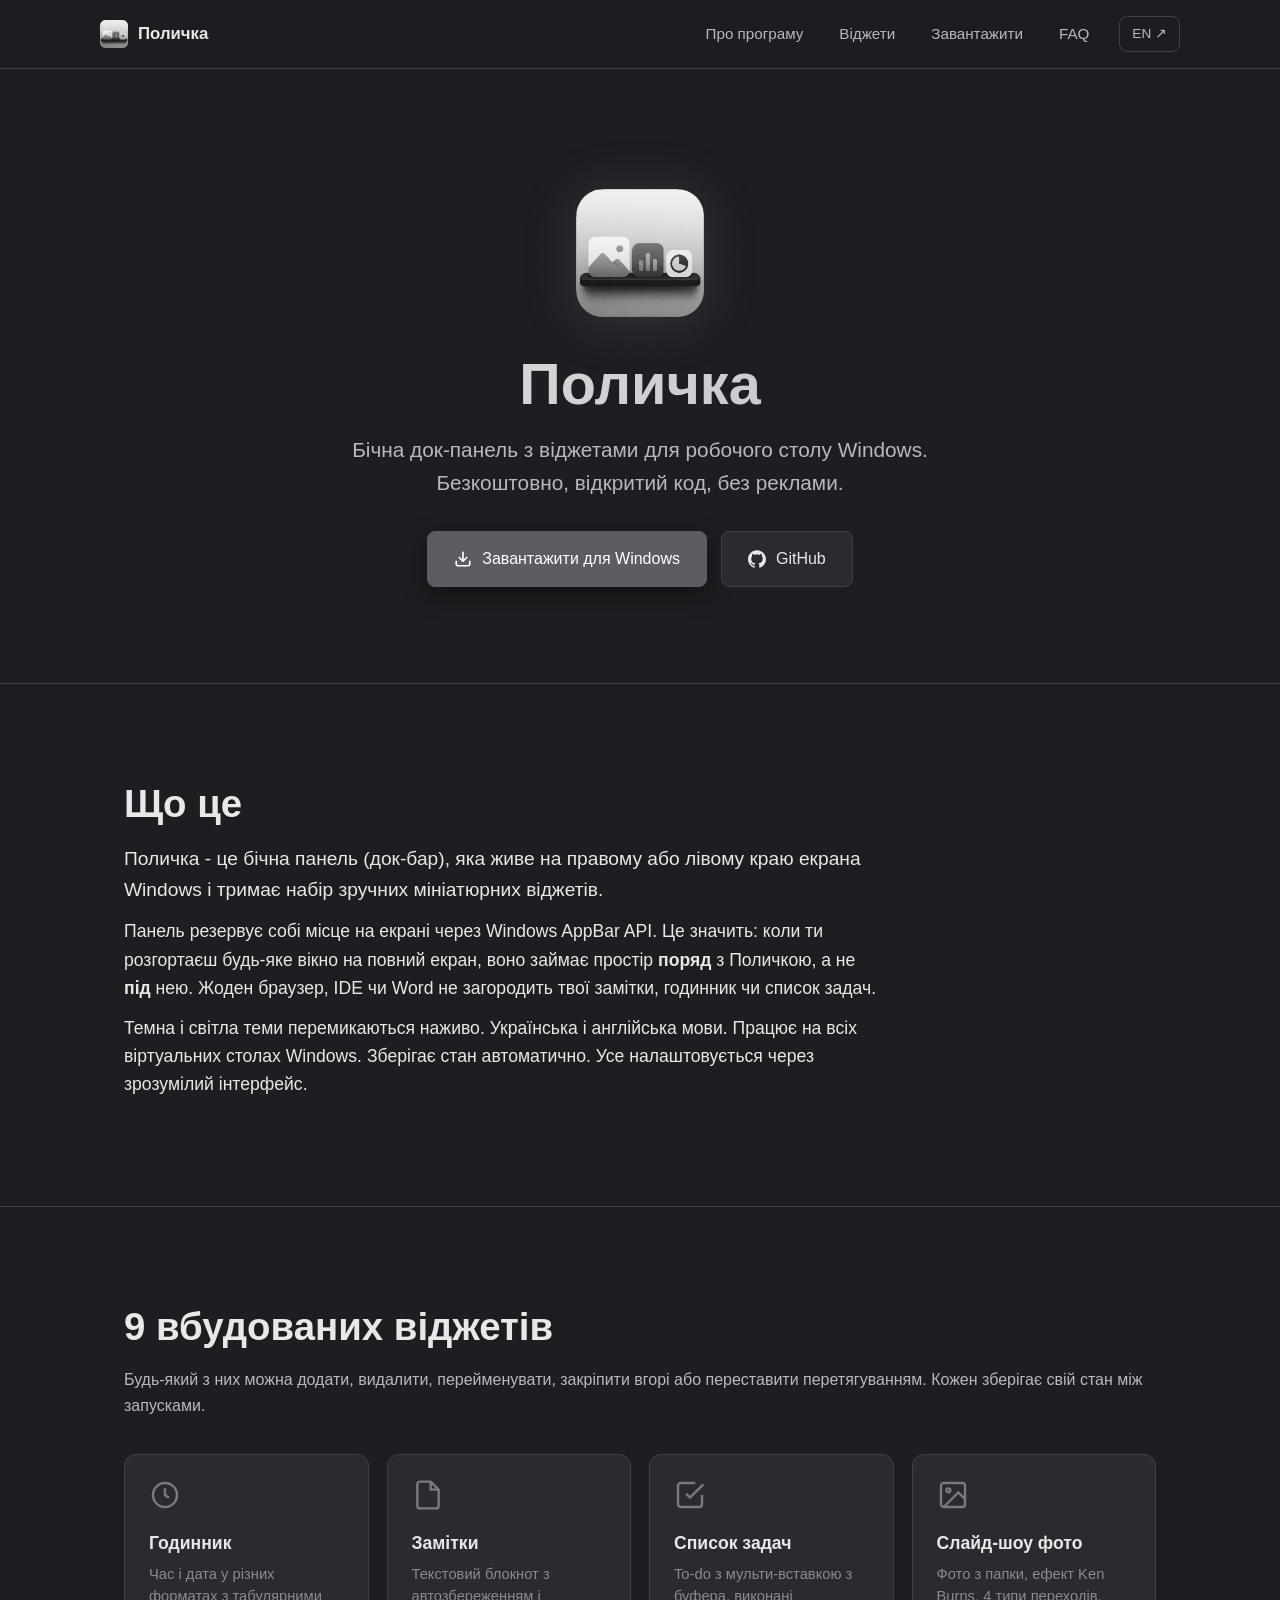
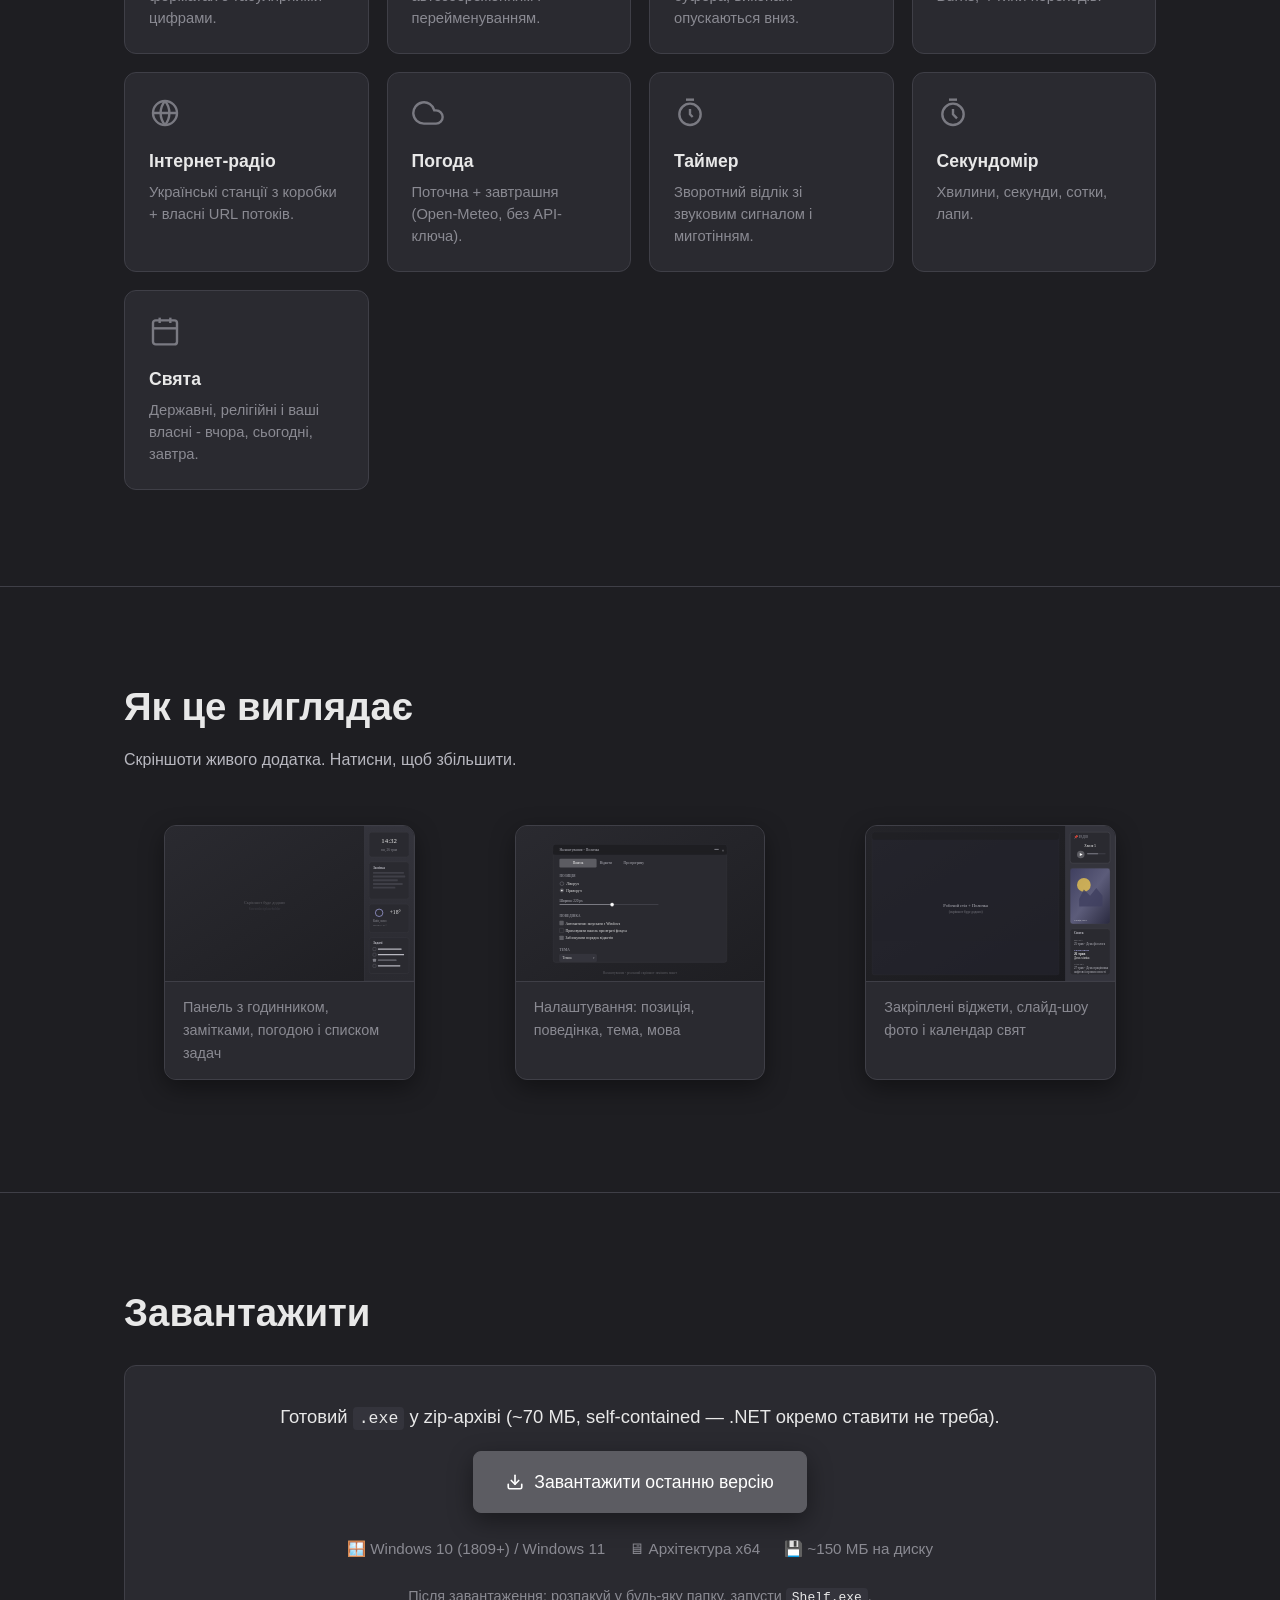
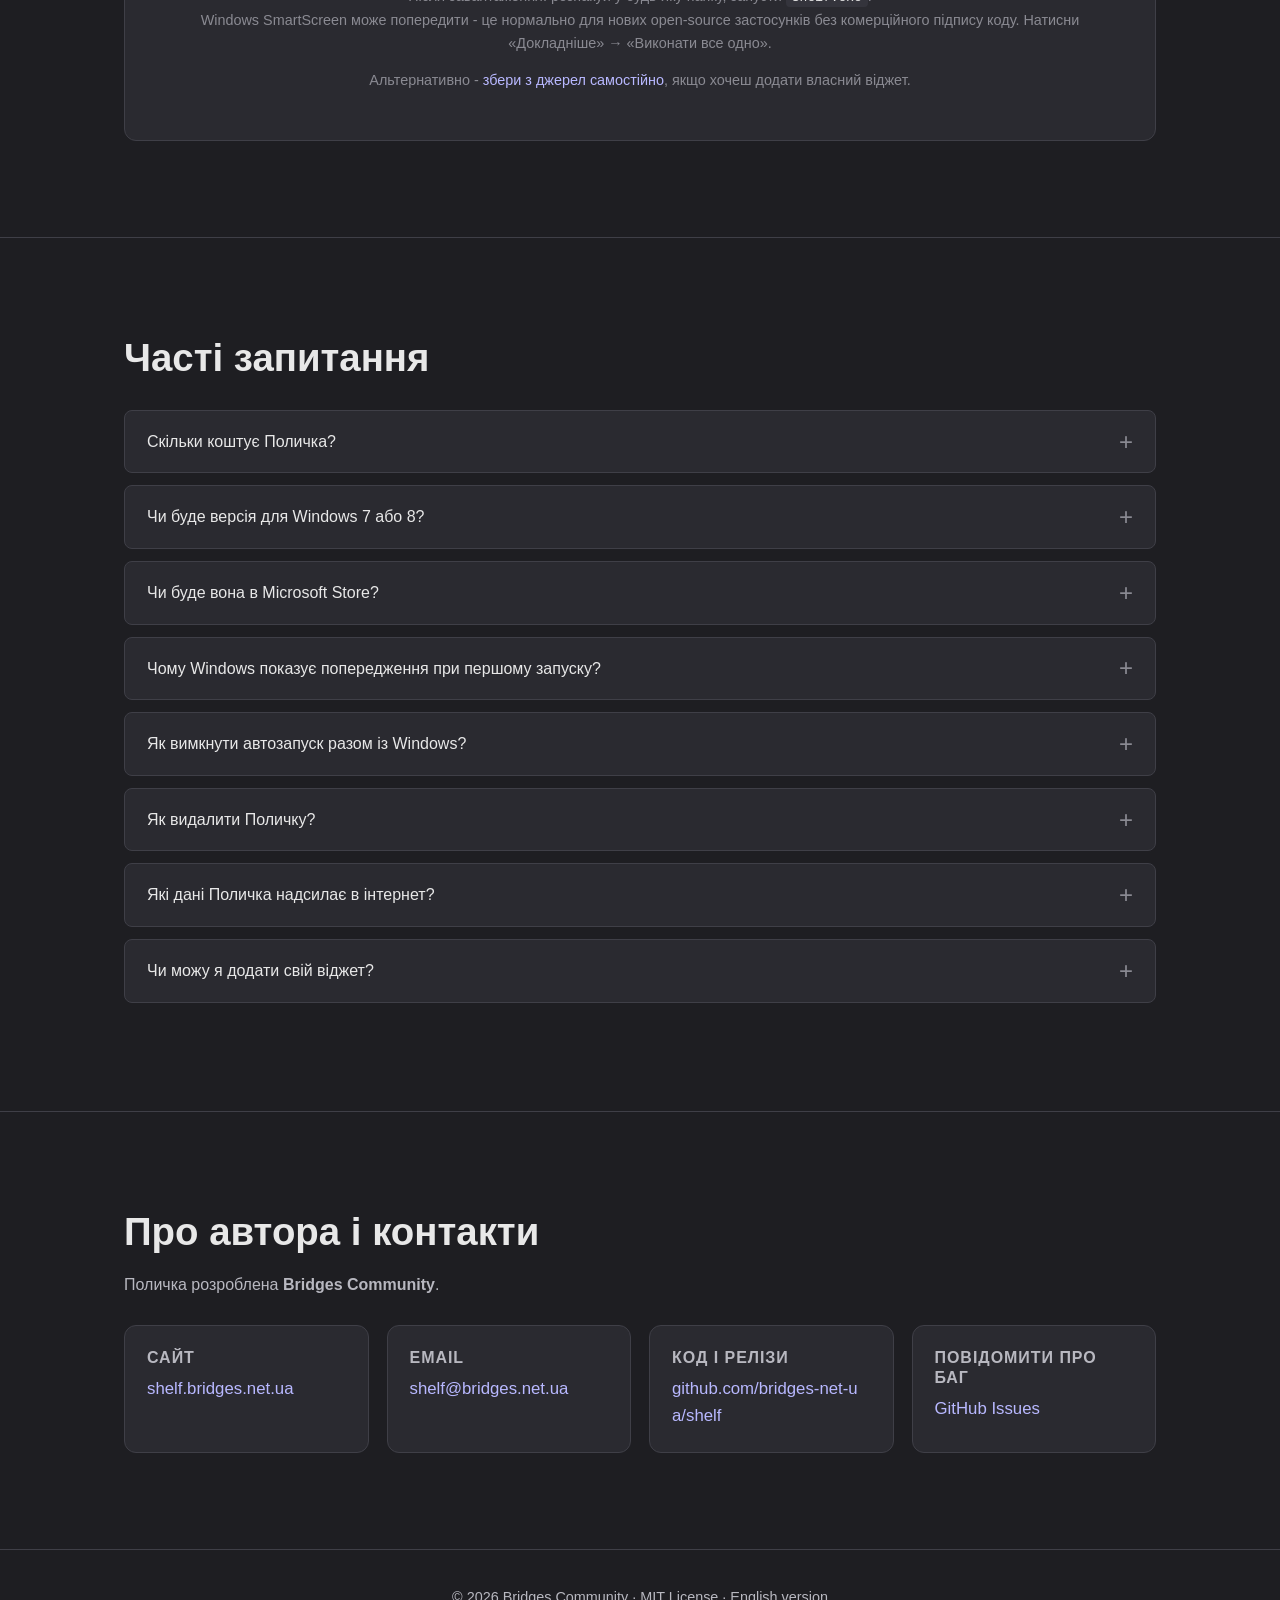
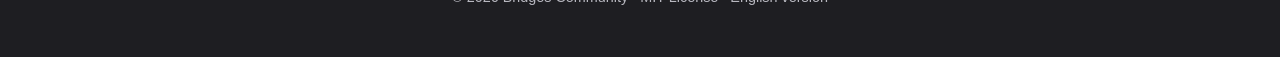
==== docs/index.html @ c1cd086f "Initial commit: Shelf v1.0.0 Open-source release of Shelf (Поличка) - a customizable widget dock for" ====
<!DOCTYPE html>
<html lang="uk">
<head>
  <meta charset="UTF-8">
  <meta name="viewport" content="width=device-width, initial-scale=1.0">
  <title>Поличка - док-панель з віджетами для Windows</title>
  <meta name="description" content="Поличка - безкоштовна open-source док-панель для робочого столу Windows. 9 вбудованих віджетів: годинник, замітки, задачі, фото, радіо, погода, таймер, секундомір, свята.">
  <meta name="author" content="Bridges Community">
  <meta name="theme-color" content="#1E1E22">

  <!-- Open Graph -->
  <meta property="og:type" content="website">
  <meta property="og:url" content="https://shelf.bridges.net.ua/">
  <meta property="og:title" content="Поличка - док-панель з віджетами для Windows">
  <meta property="og:description" content="Безкоштовна open-source док-панель з 9 віджетами. Лежить на краю екрана, не заважає вікнам, і робить робочий стіл живим.">
  <meta property="og:image" content="https://shelf.bridges.net.ua/assets/og-image.svg">
  <meta property="og:locale" content="uk_UA">
  <meta property="og:locale:alternate" content="en_US">

  <!-- Twitter -->
  <meta name="twitter:card" content="summary_large_image">
  <meta name="twitter:title" content="Поличка - док-панель з віджетами для Windows">
  <meta name="twitter:description" content="Безкоштовна open-source док-панель з 9 віджетами для робочого столу Windows.">
  <meta name="twitter:image" content="https://shelf.bridges.net.ua/assets/og-image.svg">

  <link rel="icon" type="image/x-icon" href="assets/favicon.ico">
  <link rel="alternate" hreflang="uk" href="https://shelf.bridges.net.ua/">
  <link rel="alternate" hreflang="en" href="https://shelf.bridges.net.ua/en/">
  <link rel="canonical" href="https://shelf.bridges.net.ua/">
  <link rel="stylesheet" href="style.css">
</head>
<body>

<header class="site-header">
  <div class="container nav">
    <a href="#top" class="brand">
      <img src="assets/logo.png" alt="" aria-hidden="true">
      <span>Поличка</span>
    </a>
    <nav class="nav-links" aria-label="Основне меню">
      <a href="#about">Про програму</a>
      <a href="#widgets">Віджети</a>
      <a href="#download">Завантажити</a>
      <a href="#faq">FAQ</a>
      <a href="en/" class="lang-switch" lang="en">EN ↗</a>
    </nav>
  </div>
</header>

<main id="top">

  <!-- HERO -->
  <section class="hero">
    <div class="container">
      <img src="assets/logo.png" alt="Логотип Поличка" class="hero-logo">
      <h1>Поличка</h1>
      <p class="tagline">Бічна док-панель з віджетами для робочого столу Windows. Безкоштовно, відкритий код, без реклами.</p>
      <div class="hero-actions">
        <a href="https://github.com/bridges-net-ua/shelf/releases/latest" class="btn btn-primary">
          <svg class="icon" viewBox="0 0 24 24" fill="none" stroke="currentColor" stroke-width="2.2" stroke-linecap="round" stroke-linejoin="round"><path d="M21 15v4a2 2 0 0 1-2 2H5a2 2 0 0 1-2-2v-4"/><polyline points="7 10 12 15 17 10"/><line x1="12" y1="15" x2="12" y2="3"/></svg>
          Завантажити для Windows
        </a>
        <a href="https://github.com/bridges-net-ua/shelf" class="btn btn-secondary">
          <svg class="icon" viewBox="0 0 24 24" fill="currentColor"><path d="M12 .297c-6.63 0-12 5.373-12 12 0 5.303 3.438 9.8 8.205 11.385.6.113.82-.258.82-.577 0-.285-.01-1.04-.015-2.04-3.338.724-4.042-1.61-4.042-1.61C4.422 18.07 3.633 17.7 3.633 17.7c-1.087-.744.084-.729.084-.729 1.205.084 1.838 1.236 1.838 1.236 1.07 1.835 2.809 1.305 3.495.998.108-.776.417-1.305.76-1.605-2.665-.3-5.466-1.332-5.466-5.93 0-1.31.465-2.38 1.235-3.22-.135-.303-.54-1.523.105-3.176 0 0 1.005-.322 3.3 1.23.96-.267 1.98-.4 3-.405 1.02.005 2.04.138 3 .405 2.28-1.552 3.285-1.23 3.285-1.23.645 1.653.24 2.873.12 3.176.765.84 1.23 1.91 1.23 3.22 0 4.61-2.805 5.625-5.475 5.92.42.36.81 1.096.81 2.22 0 1.606-.015 2.896-.015 3.286 0 .315.21.69.825.57C20.565 22.092 24 17.592 24 12.297c0-6.627-5.373-12-12-12"/></svg>
          GitHub
        </a>
      </div>
    </div>
  </section>

  <!-- ABOUT -->
  <section id="about" class="about">
    <div class="container">
      <h2>Що це</h2>
      <p class="lead">Поличка - це бічна панель (док-бар), яка живе на правому або лівому краю екрана Windows і тримає набір зручних мініатюрних віджетів.</p>
      <p>Панель резервує собі місце на екрані через Windows AppBar API. Це значить: коли ти розгортаєш будь-яке вікно на повний екран, воно займає простір <strong>поряд</strong> з Поличкою, а не <strong>під</strong> нею. Жоден браузер, IDE чи Word не загородить твої замітки, годинник чи список задач.</p>
      <p>Темна і світла теми перемикаються наживо. Українська і англійська мови. Працює на всіх віртуальних столах Windows. Зберігає стан автоматично. Усе налаштовується через зрозумілий інтерфейс.</p>
    </div>
  </section>

  <!-- WIDGETS -->
  <section id="widgets">
    <div class="container">
      <h2>9 вбудованих віджетів</h2>
      <p>Будь-який з них можна додати, видалити, перейменувати, закріпити вгорі або переставити перетягуванням. Кожен зберігає свій стан між запусками.</p>

      <div class="widgets-grid">
        <div class="widget-card">
          <svg class="widget-icon" viewBox="0 0 24 24" fill="none" stroke="currentColor" stroke-width="1.8"><circle cx="12" cy="12" r="9"/><polyline points="12 7 12 12 15 14"/></svg>
          <h3>Годинник</h3>
          <p>Час і дата у різних форматах з табулярними цифрами.</p>
        </div>

        <div class="widget-card">
          <svg class="widget-icon" viewBox="0 0 24 24" fill="none" stroke="currentColor" stroke-width="1.8"><path d="M14 2H6a2 2 0 0 0-2 2v16a2 2 0 0 0 2 2h12a2 2 0 0 0 2-2V8z"/><polyline points="14 2 14 8 20 8"/></svg>
          <h3>Замітки</h3>
          <p>Текстовий блокнот з автозбереженням і перейменуванням.</p>
        </div>

        <div class="widget-card">
          <svg class="widget-icon" viewBox="0 0 24 24" fill="none" stroke="currentColor" stroke-width="1.8"><polyline points="9 11 12 14 22 4"/><path d="M21 12v7a2 2 0 0 1-2 2H5a2 2 0 0 1-2-2V5a2 2 0 0 1 2-2h11"/></svg>
          <h3>Список задач</h3>
          <p>To-do з мульти-вставкою з буфера, виконані опускаються вниз.</p>
        </div>

        <div class="widget-card">
          <svg class="widget-icon" viewBox="0 0 24 24" fill="none" stroke="currentColor" stroke-width="1.8"><rect x="3" y="3" width="18" height="18" rx="2"/><circle cx="8.5" cy="8.5" r="1.5"/><polyline points="21 15 16 10 5 21"/></svg>
          <h3>Слайд-шоу фото</h3>
          <p>Фото з папки, ефект Ken Burns, 4 типи переходів.</p>
        </div>

        <div class="widget-card">
          <svg class="widget-icon" viewBox="0 0 24 24" fill="none" stroke="currentColor" stroke-width="1.8"><circle cx="12" cy="12" r="9"/><path d="M3 12h18M12 3a14 14 0 0 1 0 18M12 3a14 14 0 0 0 0 18"/></svg>
          <h3>Інтернет-радіо</h3>
          <p>Українські станції з коробки + власні URL потоків.</p>
        </div>

        <div class="widget-card">
          <svg class="widget-icon" viewBox="0 0 24 24" fill="none" stroke="currentColor" stroke-width="1.8"><path d="M18 10h-1.26A8 8 0 1 0 9 20h9a5 5 0 0 0 0-10z"/></svg>
          <h3>Погода</h3>
          <p>Поточна + завтрашня (Open-Meteo, без API-ключа).</p>
        </div>

        <div class="widget-card">
          <svg class="widget-icon" viewBox="0 0 24 24" fill="none" stroke="currentColor" stroke-width="1.8"><circle cx="12" cy="13" r="8"/><polyline points="12 9 12 13 14 15"/><path d="M9 2h6M12 21v0"/></svg>
          <h3>Таймер</h3>
          <p>Зворотний відлік зі звуковим сигналом і миготінням.</p>
        </div>

        <div class="widget-card">
          <svg class="widget-icon" viewBox="0 0 24 24" fill="none" stroke="currentColor" stroke-width="1.8"><circle cx="12" cy="13" r="8"/><polyline points="12 9 12 13 15 16"/><line x1="9" y1="2" x2="15" y2="2"/></svg>
          <h3>Секундомір</h3>
          <p>Хвилини, секунди, сотки, лапи.</p>
        </div>

        <div class="widget-card">
          <svg class="widget-icon" viewBox="0 0 24 24" fill="none" stroke="currentColor" stroke-width="1.8"><rect x="3" y="4" width="18" height="18" rx="2"/><line x1="16" y1="2" x2="16" y2="6"/><line x1="8" y1="2" x2="8" y2="6"/><line x1="3" y1="10" x2="21" y2="10"/></svg>
          <h3>Свята</h3>
          <p>Державні, релігійні і ваші власні - вчора, сьогодні, завтра.</p>
        </div>
      </div>
    </div>
  </section>

  <!-- SCREENSHOTS -->
  <section id="screenshots">
    <div class="container">
      <h2>Як це виглядає</h2>
      <p>Скріншоти живого додатка. Натисни, щоб збільшити.</p>

      <div class="screenshots">
        <figure class="screenshot">
          <img src="assets/screenshot-1.svg" alt="Панель Поличка з кількома віджетами">
          <figcaption>Панель з годинником, замітками, погодою і списком задач</figcaption>
        </figure>
        <figure class="screenshot">
          <img src="assets/screenshot-2.svg" alt="Вікно налаштувань">
          <figcaption>Налаштування: позиція, поведінка, тема, мова</figcaption>
        </figure>
        <figure class="screenshot">
          <img src="assets/screenshot-3.svg" alt="Слайд-шоу і свята">
          <figcaption>Закріплені віджети, слайд-шоу фото і календар свят</figcaption>
        </figure>
      </div>
    </div>
  </section>

  <!-- DOWNLOAD -->
  <section id="download">
    <div class="container">
      <h2>Завантажити</h2>

      <div class="download-box">
        <p style="font-size: 1.15rem; color: var(--text); margin-bottom: 18px;">
          Готовий <code>.exe</code> у zip-архіві (~70 МБ, self-contained — .NET окремо ставити не треба).
        </p>
        <a href="https://github.com/bridges-net-ua/shelf/releases/latest" class="btn btn-primary" style="font-size: 1.1rem; padding: 16px 32px;">
          <svg class="icon" viewBox="0 0 24 24" fill="none" stroke="currentColor" stroke-width="2.2" stroke-linecap="round" stroke-linejoin="round"><path d="M21 15v4a2 2 0 0 1-2 2H5a2 2 0 0 1-2-2v-4"/><polyline points="7 10 12 15 17 10"/><line x1="12" y1="15" x2="12" y2="3"/></svg>
          Завантажити останню версію
        </a>
        <div class="platforms">
          <span>🪟 Windows 10 (1809+) / Windows 11</span>
          <span>🖥 Архітектура x64</span>
          <span>💾 ~150 МБ на диску</span>
        </div>
        <p style="font-size: 0.9rem; color: var(--text-muted); margin-top: 14px;">
          Після завантаження: розпакуй у будь-яку папку, запусти <code>Shelf.exe</code>.<br>
          Windows SmartScreen може попередити - це нормально для нових open-source застосунків без комерційного підпису коду. Натисни «Докладніше» → «Виконати все одно».
        </p>
        <p style="font-size: 0.9rem; color: var(--text-muted); margin-top: 14px;">
          Альтернативно - <a href="https://github.com/bridges-net-ua/shelf#збірка-з-джерел">збери з джерел самостійно</a>, якщо хочеш додати власний віджет.
        </p>
      </div>
    </div>
  </section>

  <!-- FAQ -->
  <section id="faq">
    <div class="container">
      <h2>Часті запитання</h2>

      <div class="faq">
        <details>
          <summary>Скільки коштує Поличка?</summary>
          <p>Нічого. Програма безкоштовна і має відкритий код під ліцензією MIT. Жодних підписок, реклами, in-app покупок, телеметрії.</p>
        </details>

        <details>
          <summary>Чи буде версія для Windows 7 або 8?</summary>
          <p>Ні. Поличка побудована на .NET 8 і використовує сучасні WPF/Win32 API, які доступні з Windows 10 версії 1809 і пізніших. Підтримка старіших систем не планується.</p>
        </details>

        <details>
          <summary>Чи буде вона в Microsoft Store?</summary>
          <p>У планах. Зараз ми зосереджені на стабільному релізі через GitHub. Публікація в Store потребує додаткової роботи (MSIX-пакування, dev-акаунт, сертифікація) - вона з'явиться в одному з майбутніх релізів.</p>
        </details>

        <details>
          <summary>Чому Windows показує попередження при першому запуску?</summary>
          <p>Це SmartScreen - захист Windows від невідомих застосунків. Він спрацьовує для всіх програм без комерційного підпису коду (Authenticode), який коштує $200-400/рік. Для безкоштовного open-source проекту це поки задорого; ми плануємо додати підпис, коли зможемо. Тим часом - просто натисни «Докладніше» → «Виконати все одно». Код повністю відкритий і доступний для аудиту на GitHub.</p>
        </details>

        <details>
          <summary>Як вимкнути автозапуск разом із Windows?</summary>
          <p>У Поличці: правий клік на панелі → Налаштування → вкладка «Налаштування панелі» → зніми галочку «Запускати разом з Windows».</p>
        </details>

        <details>
          <summary>Як видалити Поличку?</summary>
          <p>Закрий додаток (правий клік → Вийти з програми), видали папку, в яку розпакував zip. Якщо хочеш видалити збережені налаштування - також прибери теку <code>%APPDATA%\Shelf\</code>.</p>
        </details>

        <details>
          <summary>Які дані Поличка надсилає в інтернет?</summary>
          <p>Тільки те, що потрібно віджетам: запити на сервери радіостанцій (якщо граєш радіо), запити на api.open-meteo.com (якщо віджет погоди активний). Жодної телеметрії, аналітики чи персональних даних. Налаштування зберігаються лише локально.</p>
        </details>

        <details>
          <summary>Чи можу я додати свій віджет?</summary>
          <p>Так! Архітектура спеціально для цього. Кожен віджет - окремий C# проект, що компілюється у DLL поруч з основним додатком. Дивись <a href="https://github.com/bridges-net-ua/shelf/blob/main/CONTRIBUTING.md">CONTRIBUTING.md</a> - там покрокова інструкція.</p>
        </details>
      </div>
    </div>
  </section>

  <!-- CONTACTS -->
  <section id="contacts">
    <div class="container">
      <h2>Про автора і контакти</h2>
      <p>Поличка розроблена <strong>Bridges Community</strong>.</p>

      <div class="contacts">
        <div class="contact-card">
          <h3>Сайт</h3>
          <a href="https://shelf.bridges.net.ua/">shelf.bridges.net.ua</a>
        </div>
        <div class="contact-card">
          <h3>Email</h3>
          <a href="mailto:shelf@bridges.net.ua">shelf@bridges.net.ua</a>
        </div>
        <div class="contact-card">
          <h3>Код і релізи</h3>
          <a href="https://github.com/bridges-net-ua/shelf">github.com/bridges-net-ua/shelf</a>
        </div>
        <div class="contact-card">
          <h3>Повідомити про баг</h3>
          <a href="https://github.com/bridges-net-ua/shelf/issues">GitHub Issues</a>
        </div>
      </div>
    </div>
  </section>

</main>

<footer class="site-footer">
  <div class="container">
    <p>© 2026 Bridges Community · <a href="https://github.com/bridges-net-ua/shelf/blob/main/LICENSE">MIT License</a> · <a href="en/" lang="en">English version</a></p>
  </div>
</footer>

</body>
</html>
---- docs/style.css ----
/* ====================================================
   Shelf landing page - dark theme matching the app
   ==================================================== */

:root {
  --bg:            #1E1E22;
  --surface:       #2A2A30;
  --surface-2:     #34343C;
  --border:        #3F3F47;
  --text:          #E8E8E8;
  --text-secondary:#B8B8C0;
  --text-muted:    #8A8A92;
  --accent:        #5C5C62;
  --accent-hover:  #7A7A82;
  --accent-glow:   rgba(122, 122, 130, 0.25);
  --link:          #B8B8FF;
  --link-hover:    #DCDCFF;
  --shadow-md:     0 8px 24px rgba(0, 0, 0, 0.4);
  --shadow-lg:     0 20px 48px rgba(0, 0, 0, 0.5);
  --radius:        12px;
  --radius-sm:     8px;
  --font:          'Segoe UI', -apple-system, BlinkMacSystemFont, 'Helvetica Neue', Arial, sans-serif;
}

* { box-sizing: border-box; }

html { scroll-behavior: smooth; }

body {
  margin: 0;
  padding: 0;
  background: var(--bg);
  color: var(--text);
  font-family: var(--font);
  font-size: 16px;
  line-height: 1.6;
  -webkit-font-smoothing: antialiased;
  text-rendering: optimizeLegibility;
}

a {
  color: var(--link);
  text-decoration: none;
  transition: color 0.15s ease;
}
a:hover { color: var(--link-hover); }

h1, h2, h3 { line-height: 1.25; margin: 0 0 16px; font-weight: 600; }
h1 { font-size: clamp(2.4rem, 5vw, 3.6rem); }
h2 { font-size: clamp(1.8rem, 3.5vw, 2.4rem); margin-top: 0; }
h3 { font-size: 1.2rem; }
p { margin: 0 0 12px; color: var(--text-secondary); }

/* ===================== Layout ===================== */

.container {
  max-width: 1080px;
  margin: 0 auto;
  padding: 0 24px;
}

section {
  padding: 96px 0;
  border-top: 1px solid var(--border);
}
section:first-of-type { border-top: none; }

/* ===================== Header / Nav ===================== */

.site-header {
  position: sticky;
  top: 0;
  z-index: 50;
  background: rgba(30, 30, 34, 0.85);
  backdrop-filter: blur(12px);
  -webkit-backdrop-filter: blur(12px);
  border-bottom: 1px solid var(--border);
}

.nav {
  display: flex;
  align-items: center;
  justify-content: space-between;
  padding: 14px 0;
}

.brand {
  display: flex;
  align-items: center;
  gap: 10px;
  font-weight: 600;
  font-size: 1.05rem;
  color: var(--text);
}
.brand img {
  width: 28px;
  height: 28px;
}

.nav-links {
  display: flex;
  gap: 8px;
  align-items: center;
}
.nav-links a {
  padding: 8px 14px;
  border-radius: var(--radius-sm);
  color: var(--text-secondary);
  font-size: 0.95rem;
  transition: background 0.15s ease, color 0.15s ease;
}
.nav-links a:hover {
  background: var(--surface-2);
  color: var(--text);
}
.nav-links .lang-switch {
  margin-left: 8px;
  padding: 6px 12px;
  border: 1px solid var(--border);
  border-radius: var(--radius-sm);
  font-size: 0.85rem;
  font-weight: 500;
}

@media (max-width: 720px) {
  .nav-links a:not(.lang-switch) { display: none; }
}

/* ===================== Hero ===================== */

.hero {
  padding: 120px 0 96px;
  text-align: center;
  border-top: none;
}
.hero-logo {
  width: 128px;
  height: 128px;
  margin-bottom: 24px;
  filter: drop-shadow(0 4px 24px var(--accent-glow));
}
.hero h1 {
  margin-bottom: 12px;
  background: linear-gradient(135deg, var(--text) 0%, var(--text-secondary) 100%);
  -webkit-background-clip: text;
  -webkit-text-fill-color: transparent;
  background-clip: text;
}
.hero .tagline {
  font-size: clamp(1.05rem, 2.2vw, 1.3rem);
  color: var(--text-secondary);
  max-width: 640px;
  margin: 0 auto 32px;
}
.hero-actions {
  display: flex;
  flex-wrap: wrap;
  gap: 14px;
  justify-content: center;
}

/* ===================== Buttons ===================== */

.btn {
  display: inline-flex;
  align-items: center;
  gap: 10px;
  padding: 14px 26px;
  border-radius: var(--radius-sm);
  font-size: 1rem;
  font-weight: 500;
  text-decoration: none;
  transition: transform 0.1s ease, background 0.15s ease, border-color 0.15s ease;
  cursor: pointer;
  border: 1px solid transparent;
}
.btn:active { transform: translateY(1px); }

.btn-primary {
  background: var(--accent);
  color: #fff;
  border-color: var(--accent);
  box-shadow: var(--shadow-md);
}
.btn-primary:hover {
  background: var(--accent-hover);
  border-color: var(--accent-hover);
  color: #fff;
}

.btn-secondary {
  background: var(--surface);
  color: var(--text);
  border-color: var(--border);
}
.btn-secondary:hover {
  background: var(--surface-2);
  border-color: var(--accent-hover);
  color: var(--text);
}

.btn .icon { width: 18px; height: 18px; }

/* ===================== About ===================== */

.about p {
  font-size: 1.1rem;
  max-width: 760px;
  color: var(--text);
}
.about .lead {
  color: var(--text);
  font-size: 1.2rem;
}

/* ===================== Widgets grid ===================== */

.widgets-grid {
  display: grid;
  grid-template-columns: repeat(auto-fit, minmax(220px, 1fr));
  gap: 18px;
  margin-top: 36px;
}
.widget-card {
  background: var(--surface);
  border: 1px solid var(--border);
  border-radius: var(--radius);
  padding: 24px;
  transition: transform 0.15s ease, border-color 0.15s ease, background 0.15s ease;
}
.widget-card:hover {
  transform: translateY(-2px);
  border-color: var(--accent-hover);
  background: var(--surface-2);
}
.widget-card .widget-icon {
  width: 32px;
  height: 32px;
  margin-bottom: 14px;
  color: var(--accent-hover);
}
.widget-card h3 {
  margin: 0 0 8px;
  font-size: 1.1rem;
  color: var(--text);
}
.widget-card p {
  margin: 0;
  font-size: 0.92rem;
  color: var(--text-muted);
  line-height: 1.5;
}

/* ===================== Screenshots ===================== */

.screenshots {
  display: grid;
  grid-template-columns: repeat(auto-fit, minmax(280px, 1fr));
  gap: 20px;
  margin-top: 36px;
}
.screenshot {
  background: var(--surface);
  border: 1px solid var(--border);
  border-radius: var(--radius);
  overflow: hidden;
  box-shadow: var(--shadow-md);
  transition: transform 0.15s ease, box-shadow 0.15s ease;
}
.screenshot:hover {
  transform: translateY(-2px);
  box-shadow: var(--shadow-lg);
}
.screenshot img {
  width: 100%;
  height: auto;
  display: block;
}
.screenshot figcaption {
  padding: 14px 18px;
  color: var(--text-muted);
  font-size: 0.9rem;
  border-top: 1px solid var(--border);
  background: var(--surface);
}

/* ===================== Download ===================== */

.download-box {
  background: var(--surface);
  border: 1px solid var(--border);
  border-radius: var(--radius);
  padding: 36px;
  margin-top: 28px;
  text-align: center;
}
.download-box .platforms {
  display: flex;
  flex-wrap: wrap;
  justify-content: center;
  gap: 24px;
  margin: 24px 0;
  color: var(--text-muted);
  font-size: 0.95rem;
}
.download-box .platforms span { display: inline-flex; align-items: center; gap: 6px; }

/* ===================== FAQ ===================== */

.faq {
  margin-top: 28px;
}
.faq details {
  background: var(--surface);
  border: 1px solid var(--border);
  border-radius: var(--radius-sm);
  margin-bottom: 12px;
  padding: 18px 22px;
  transition: border-color 0.15s ease;
}
.faq details[open] {
  border-color: var(--accent-hover);
}
.faq summary {
  cursor: pointer;
  font-weight: 500;
  color: var(--text);
  list-style: none;
  display: flex;
  justify-content: space-between;
  align-items: center;
}
.faq summary::-webkit-details-marker { display: none; }
.faq summary::after {
  content: '+';
  color: var(--text-muted);
  font-size: 1.5rem;
  line-height: 1;
  transition: transform 0.2s ease;
}
.faq details[open] summary::after {
  content: '−';
}
.faq details p {
  margin: 14px 0 0;
  color: var(--text-secondary);
}

/* ===================== About / Contacts ===================== */

.contacts {
  display: grid;
  grid-template-columns: repeat(auto-fit, minmax(240px, 1fr));
  gap: 18px;
  margin-top: 28px;
}
.contact-card {
  background: var(--surface);
  border: 1px solid var(--border);
  border-radius: var(--radius);
  padding: 22px;
}
.contact-card h3 {
  font-size: 1rem;
  margin: 0 0 8px;
  color: var(--text-secondary);
  text-transform: uppercase;
  letter-spacing: 0.06em;
}
.contact-card a {
  font-size: 1.05rem;
  word-break: break-all;
}

/* ===================== Footer ===================== */

.site-footer {
  border-top: 1px solid var(--border);
  padding: 36px 0;
  text-align: center;
  color: var(--text-muted);
  font-size: 0.9rem;
}
.site-footer a {
  color: var(--text-secondary);
}
.site-footer a:hover {
  color: var(--text);
}

/* ===================== Misc ===================== */

code {
  background: var(--surface-2);
  padding: 2px 6px;
  border-radius: 4px;
  font-family: 'Cascadia Code', 'Consolas', 'Courier New', monospace;
  font-size: 0.9em;
  color: var(--text);
}

::selection {
  background: var(--accent);
  color: #fff;
}

/* Subtle scrollbar (Webkit) */
::-webkit-scrollbar { width: 10px; height: 10px; }
::-webkit-scrollbar-track { background: var(--bg); }
::-webkit-scrollbar-thumb {
  background: var(--surface-2);
  border-radius: 5px;
}
::-webkit-scrollbar-thumb:hover {
  background: var(--accent-hover);
}
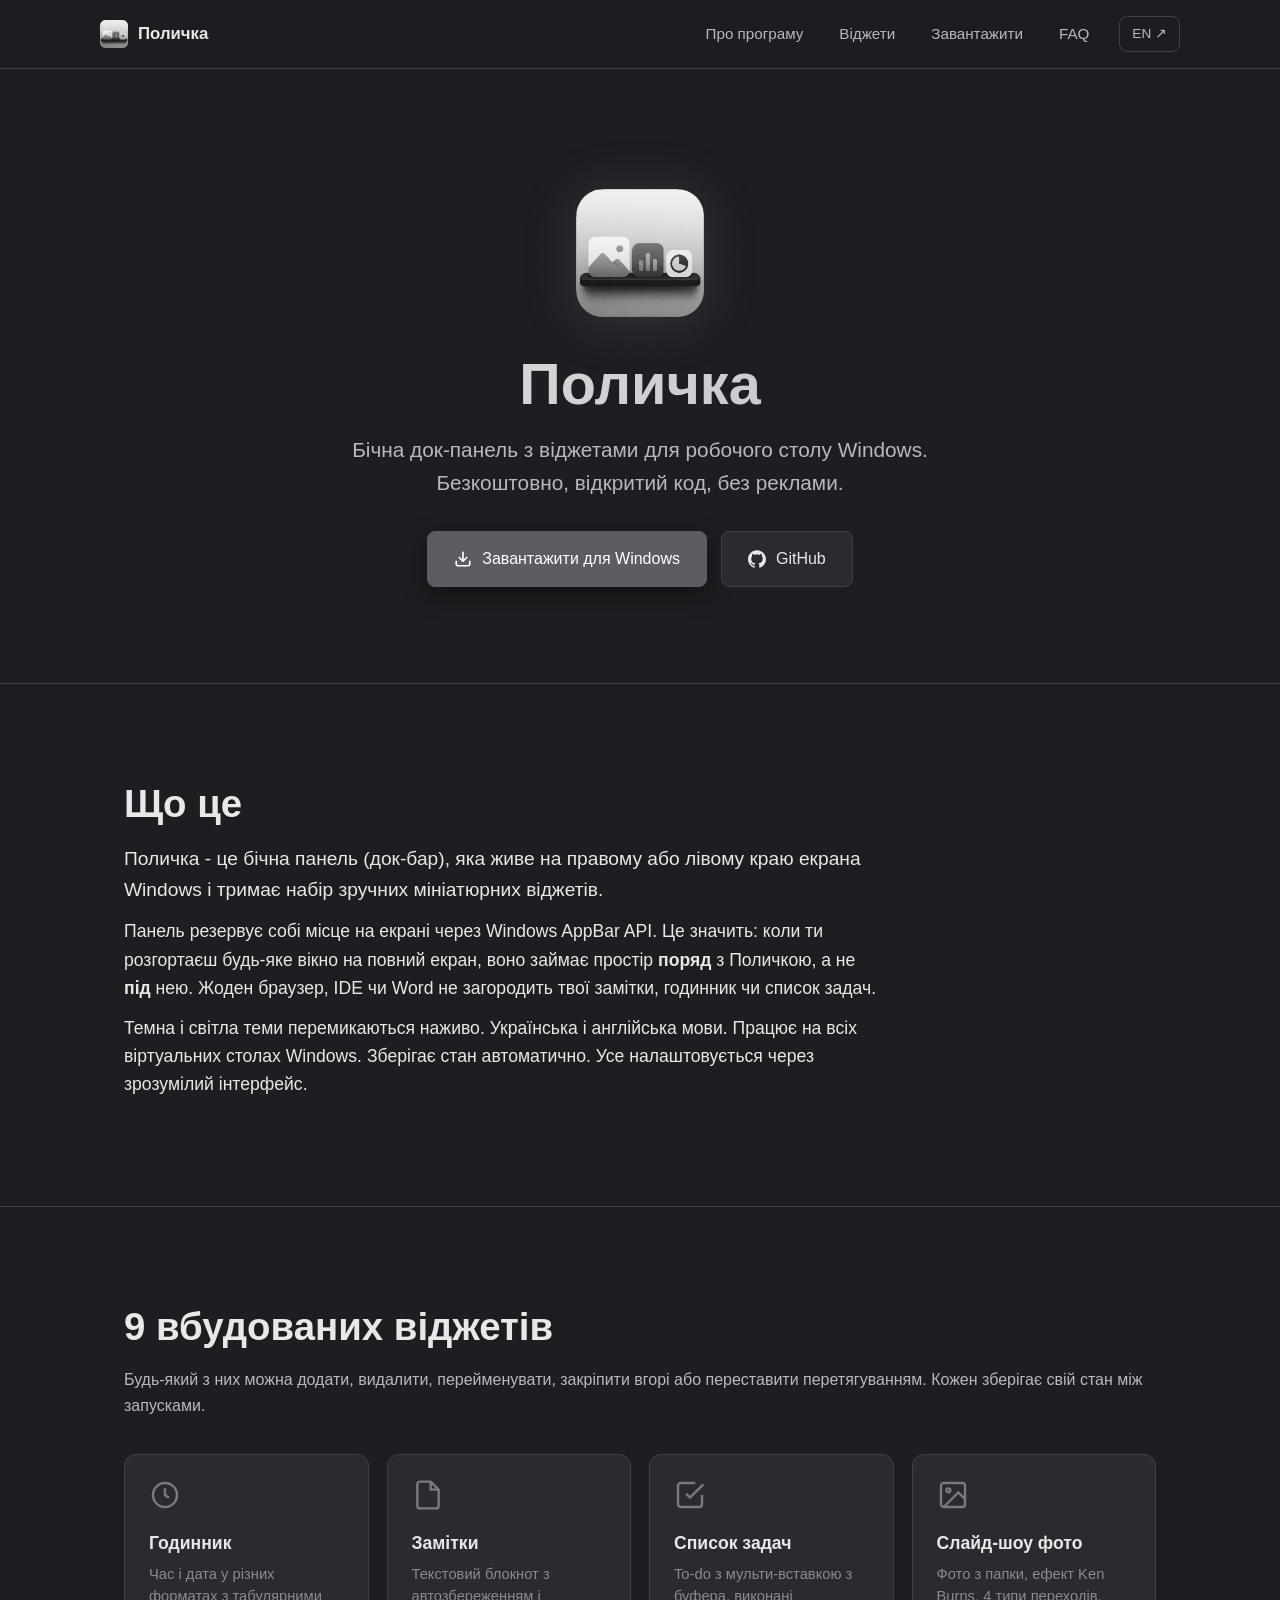
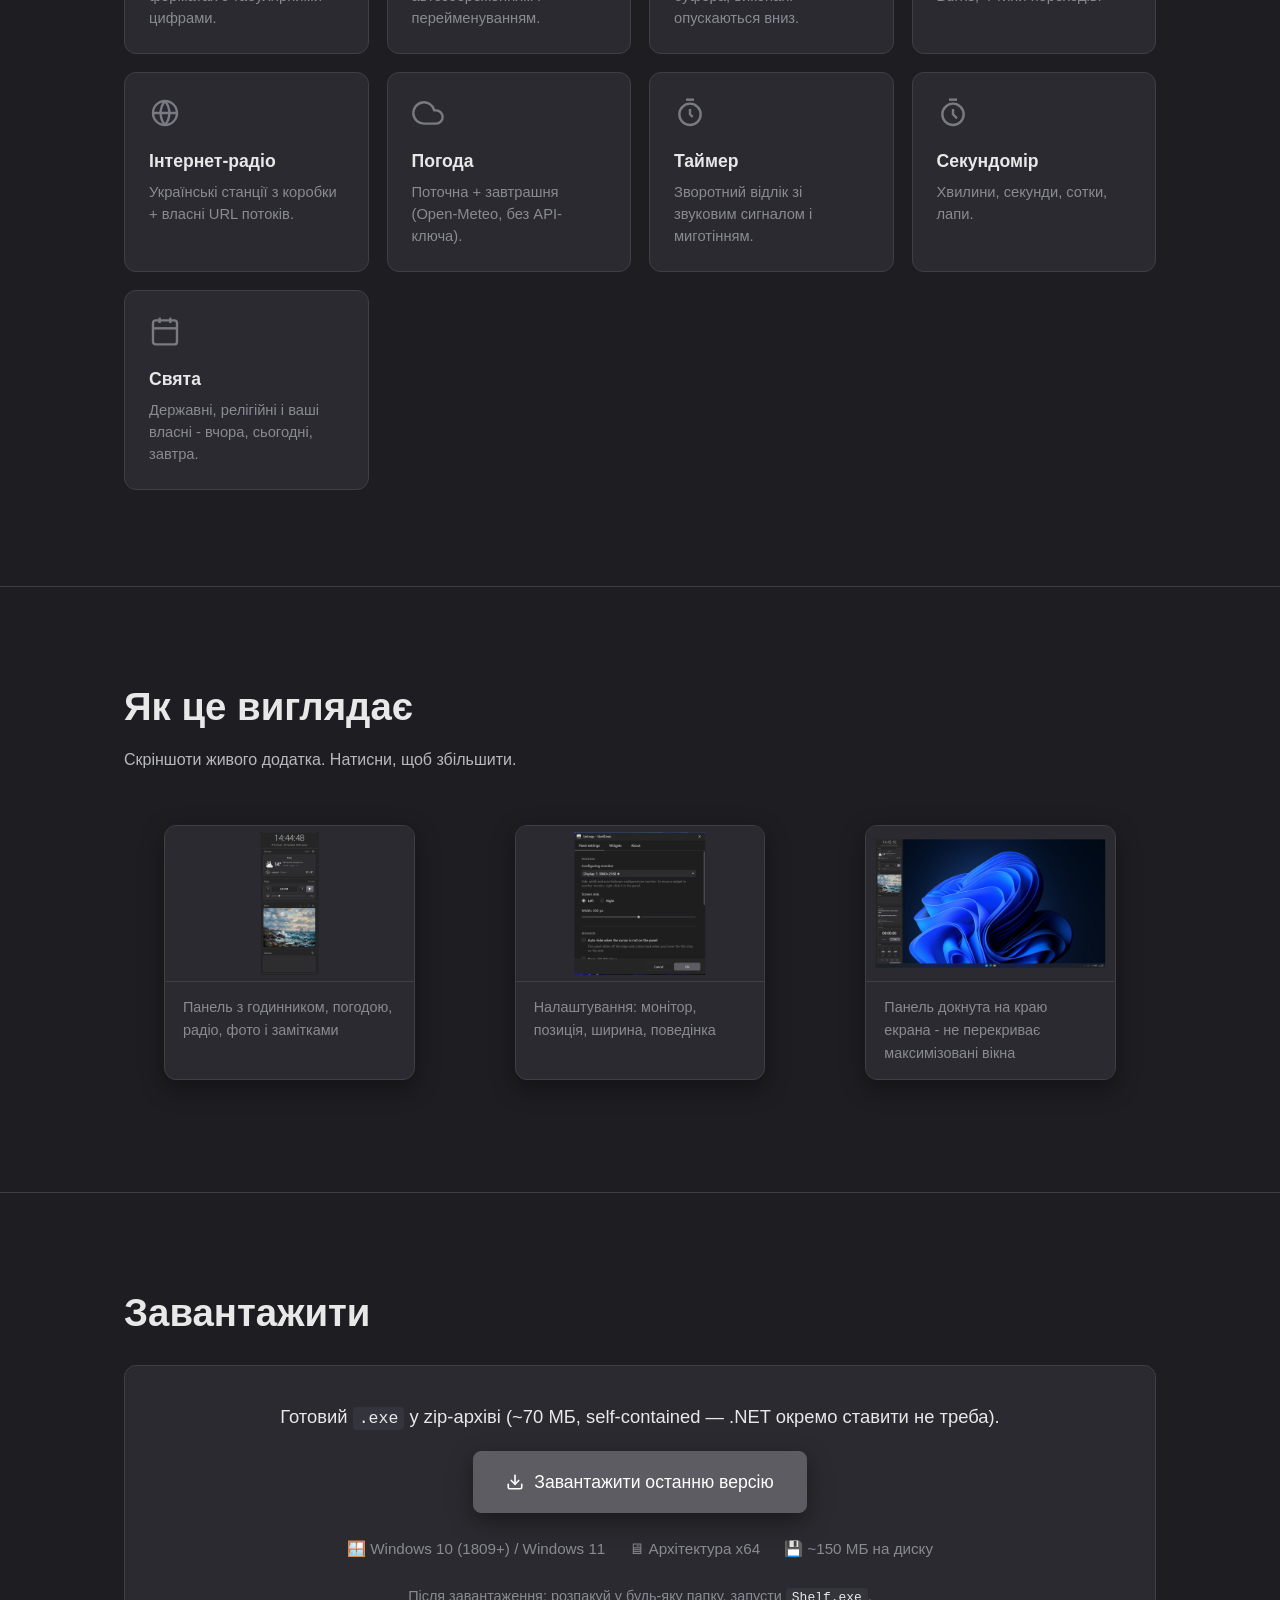
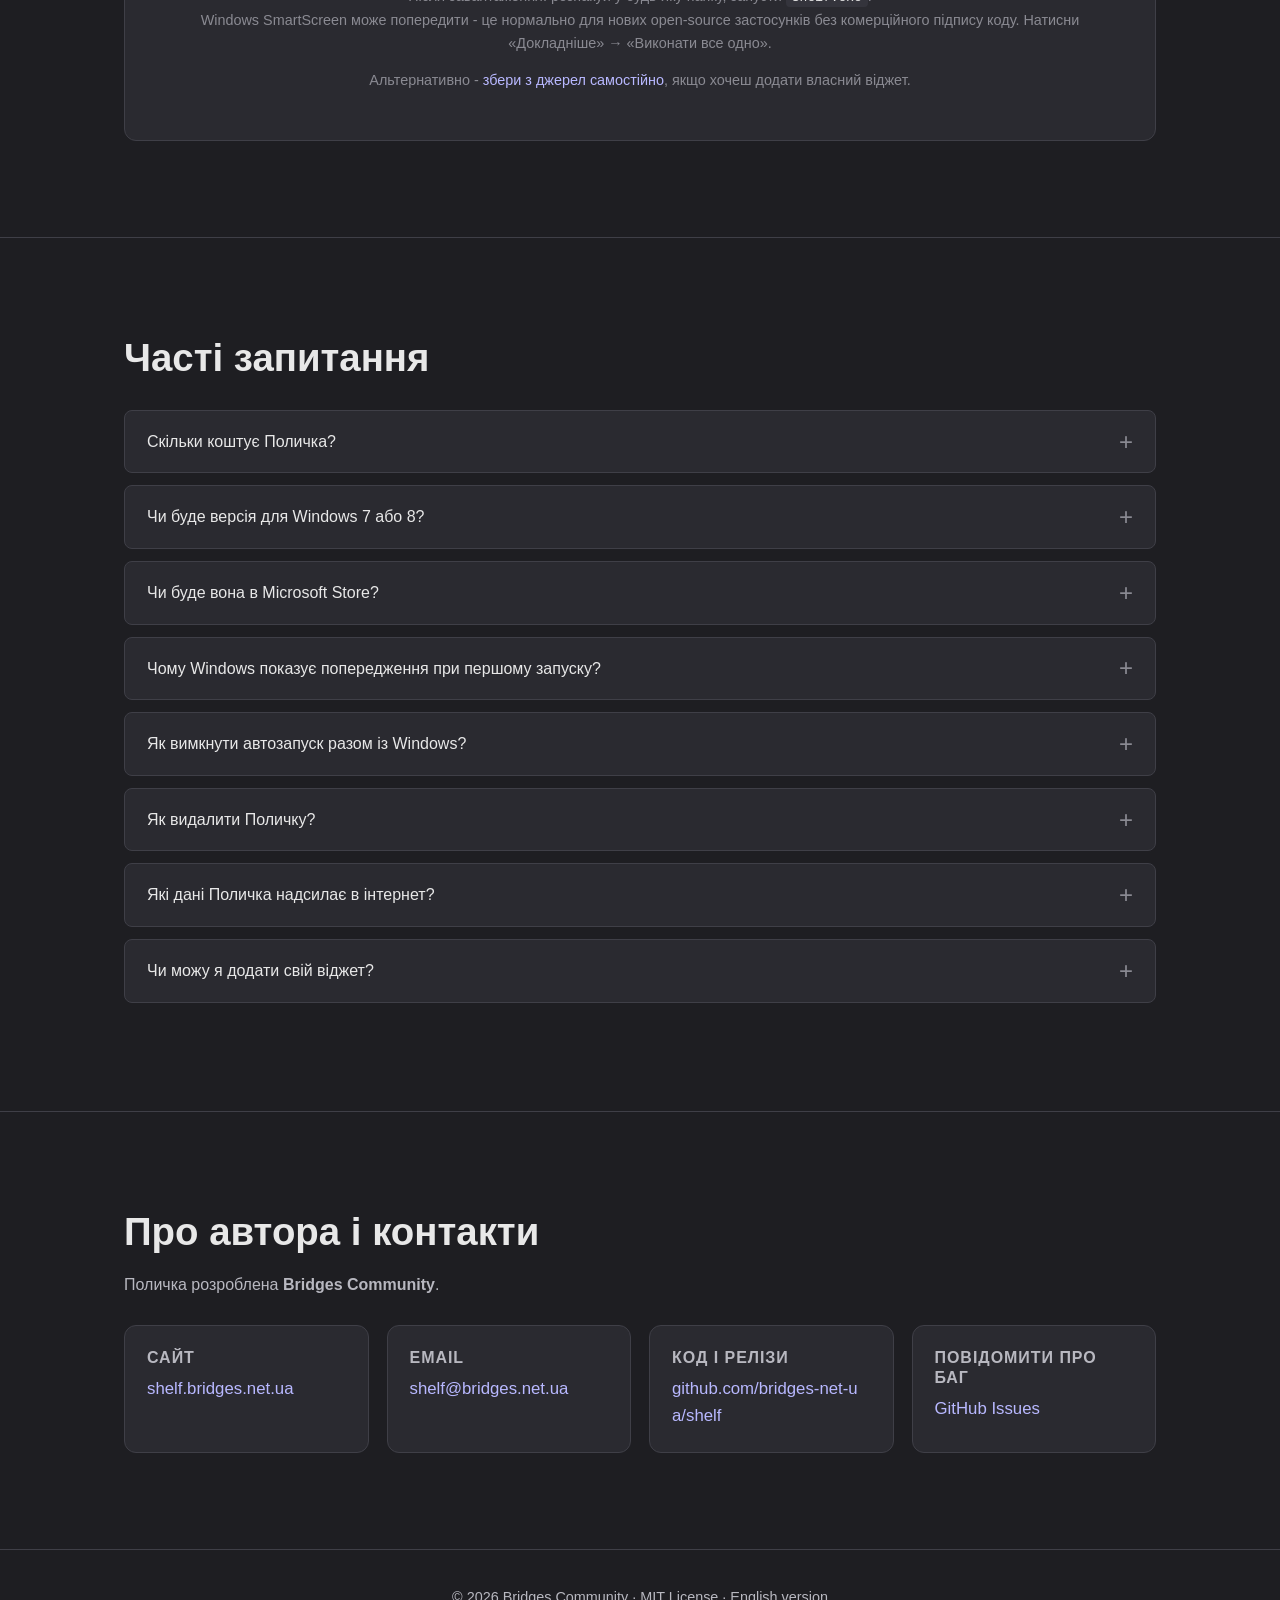
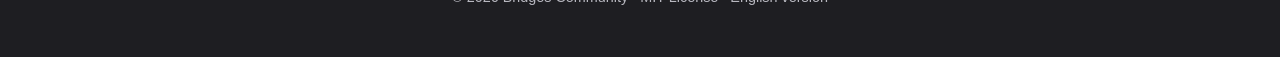
==== commit b531fad9: "docs: replace SVG placeholders with real screenshots + og-image - docs/assets: 3 real app screenshot" ====
--- a/docs/index.html
+++ b/docs/index.html
@@ -13,7 +13,7 @@
   <meta property="og:url" content="https://shelf.bridges.net.ua/">
   <meta property="og:title" content="Поличка - док-панель з віджетами для Windows">
   <meta property="og:description" content="Безкоштовна open-source док-панель з 9 віджетами. Лежить на краю екрана, не заважає вікнам, і робить робочий стіл живим.">
-  <meta property="og:image" content="https://shelf.bridges.net.ua/assets/og-image.svg">
+  <meta property="og:image" content="https://shelf.bridges.net.ua/assets/og-image.png">
   <meta property="og:locale" content="uk_UA">
   <meta property="og:locale:alternate" content="en_US">
 
@@ -21,7 +21,7 @@
   <meta name="twitter:card" content="summary_large_image">
   <meta name="twitter:title" content="Поличка - док-панель з віджетами для Windows">
   <meta name="twitter:description" content="Безкоштовна open-source док-панель з 9 віджетами для робочого столу Windows.">
-  <meta name="twitter:image" content="https://shelf.bridges.net.ua/assets/og-image.svg">
+  <meta name="twitter:image" content="https://shelf.bridges.net.ua/assets/og-image.png">
 
   <link rel="icon" type="image/x-icon" href="assets/favicon.ico">
   <link rel="alternate" hreflang="uk" href="https://shelf.bridges.net.ua/">
@@ -150,16 +150,16 @@
 
       <div class="screenshots">
         <figure class="screenshot">
-          <img src="assets/screenshot-1.svg" alt="Панель Поличка з кількома віджетами">
-          <figcaption>Панель з годинником, замітками, погодою і списком задач</figcaption>
+          <img src="assets/screenshot-1.png" alt="Панель Поличка з віджетами">
+          <figcaption>Панель з годинником, погодою, радіо, фото і замітками</figcaption>
         </figure>
         <figure class="screenshot">
-          <img src="assets/screenshot-2.svg" alt="Вікно налаштувань">
-          <figcaption>Налаштування: позиція, поведінка, тема, мова</figcaption>
+          <img src="assets/screenshot-2.png" alt="Вікно налаштувань">
+          <figcaption>Налаштування: монітор, позиція, ширина, поведінка</figcaption>
         </figure>
         <figure class="screenshot">
-          <img src="assets/screenshot-3.svg" alt="Слайд-шоу і свята">
-          <figcaption>Закріплені віджети, слайд-шоу фото і календар свят</figcaption>
+          <img src="assets/screenshot-3.png" alt="Поличка на робочому столі">
+          <figcaption>Панель докнута на краю екрана - не перекриває максимізовані вікна</figcaption>
         </figure>
       </div>
     </div>
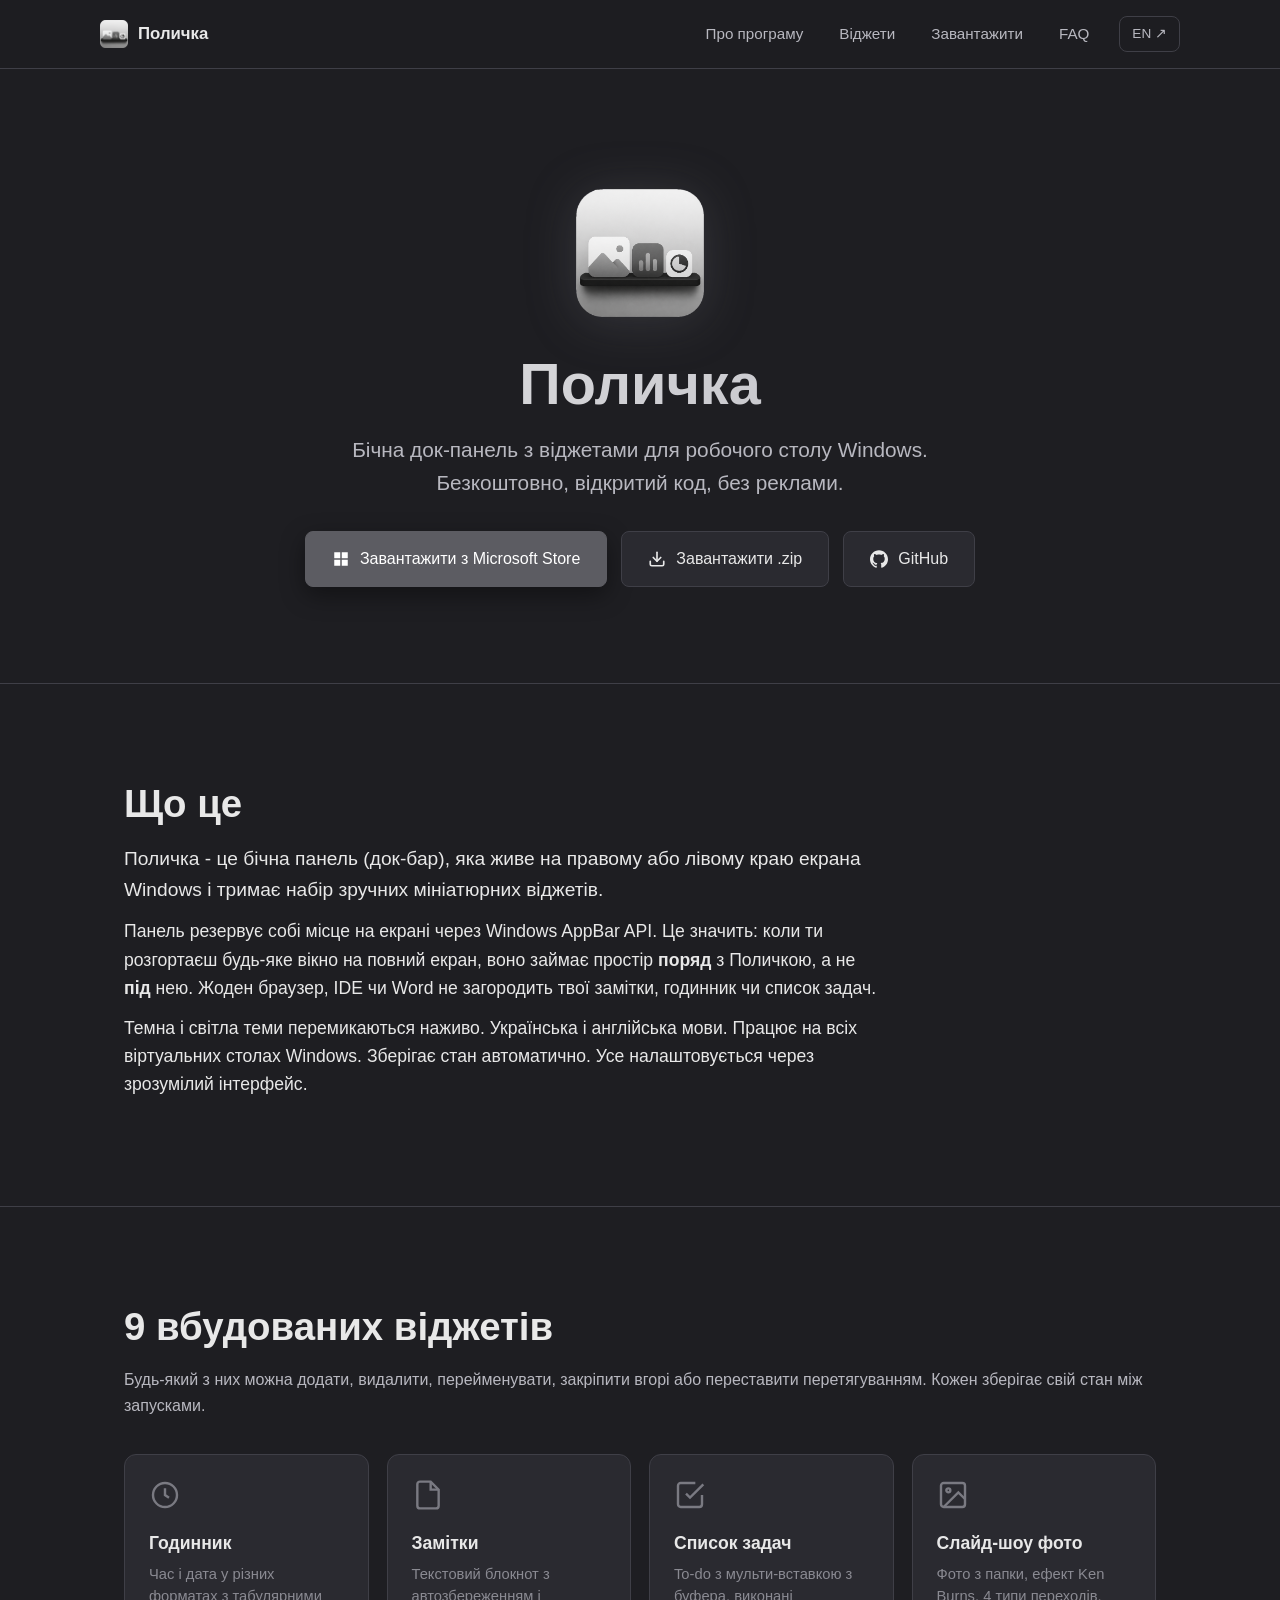
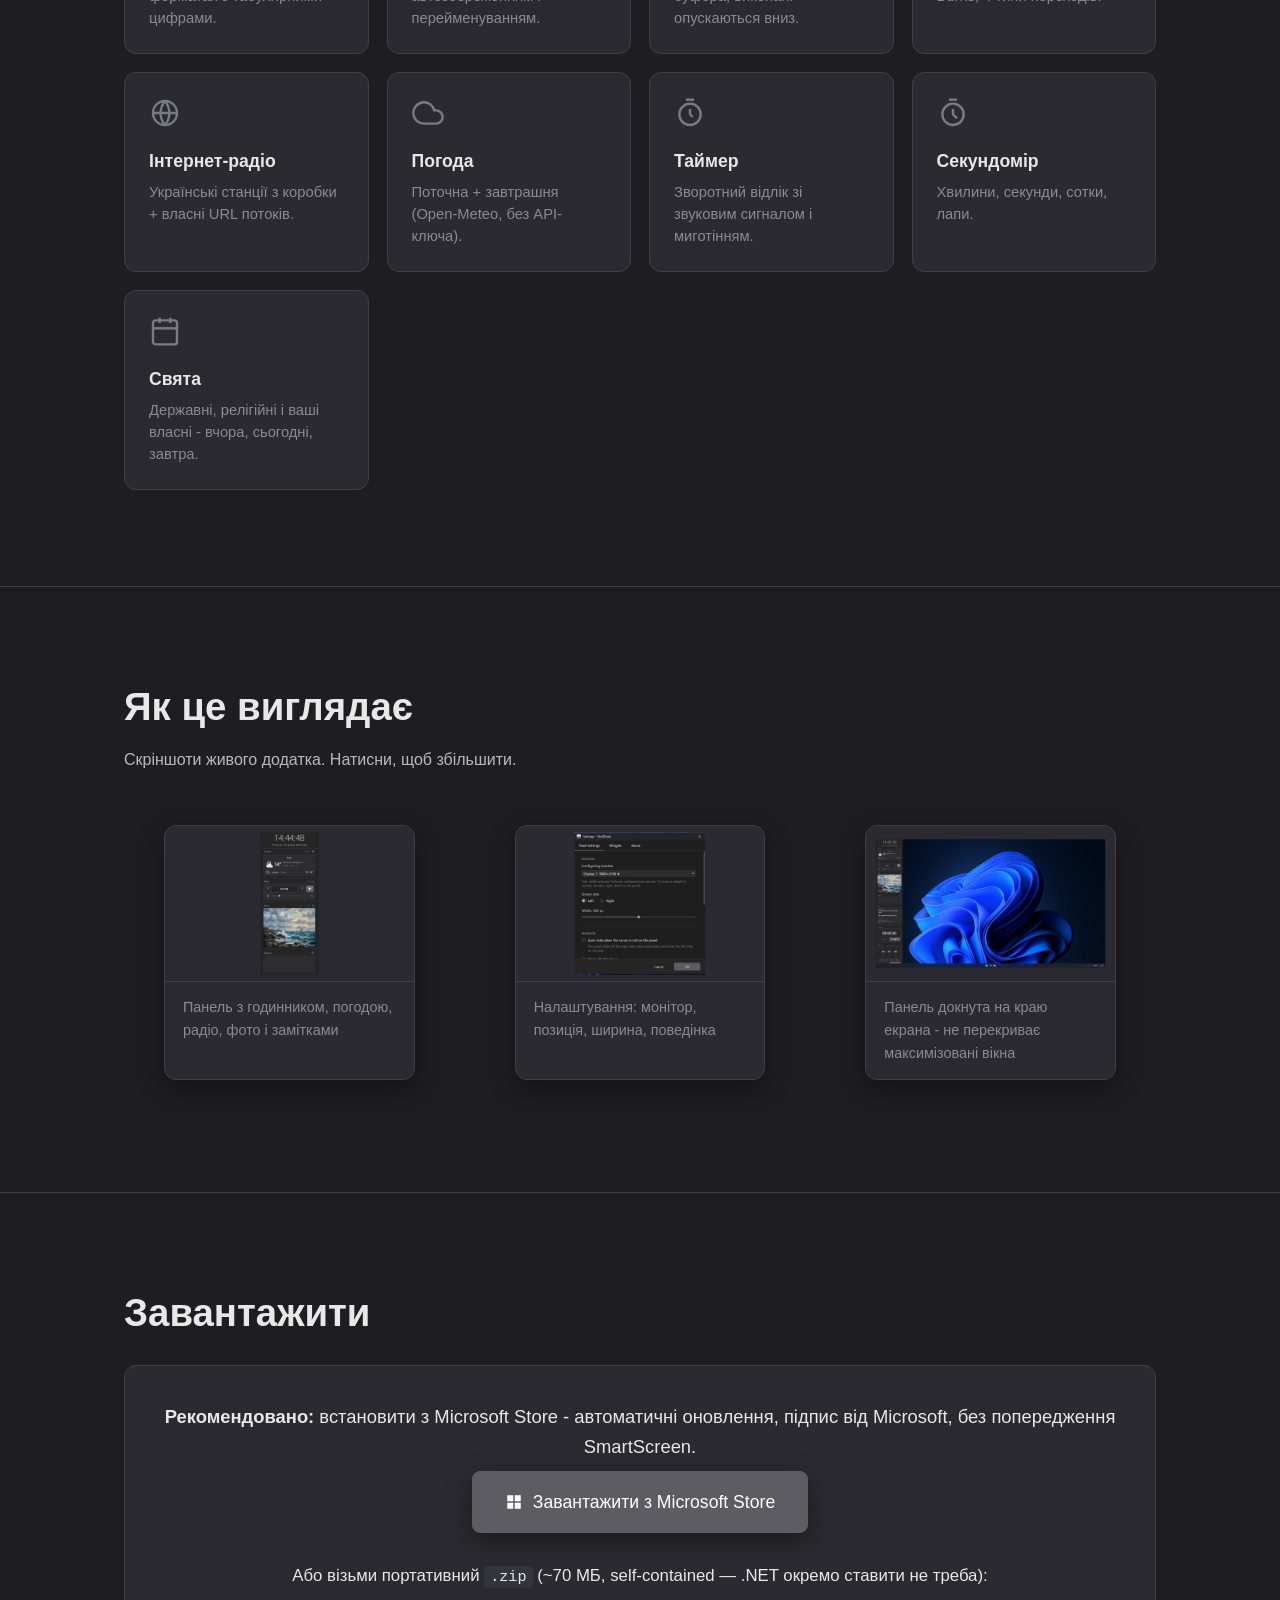
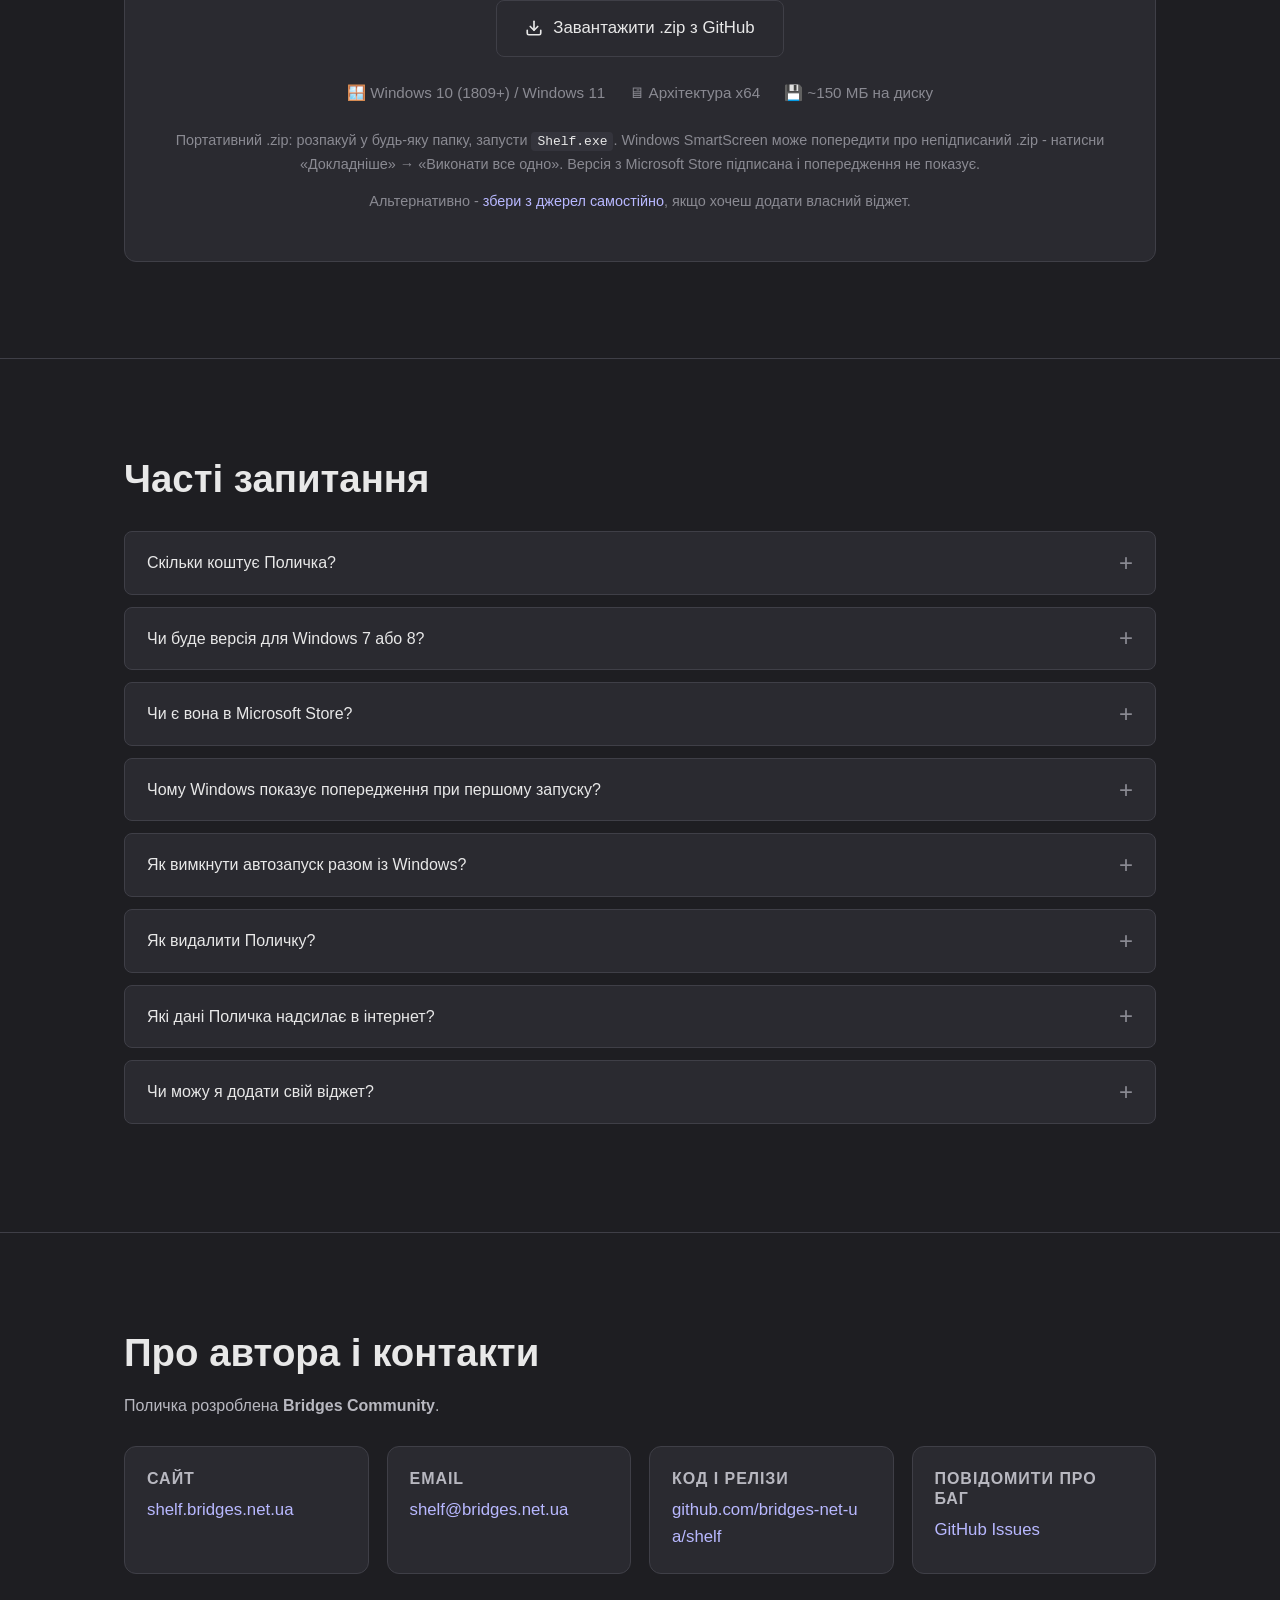
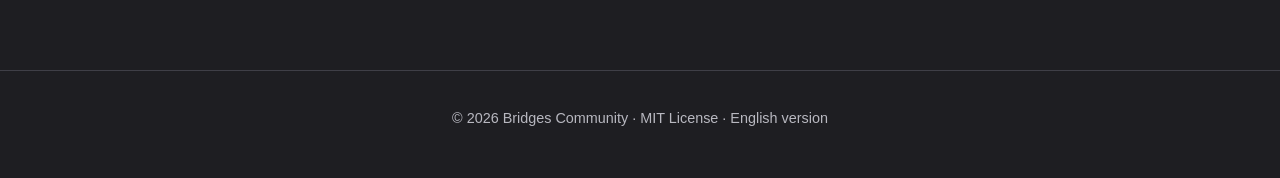
==== commit e29bca7f: "docs: add Microsoft Store download buttons to the site (Etap 7.7) ShelfDesk/Поличка passed Microsoft" ====
--- a/docs/index.html
+++ b/docs/index.html
@@ -56,9 +56,13 @@
       <h1>Поличка</h1>
       <p class="tagline">Бічна док-панель з віджетами для робочого столу Windows. Безкоштовно, відкритий код, без реклами.</p>
       <div class="hero-actions">
-        <a href="https://github.com/bridges-net-ua/shelf/releases/latest" class="btn btn-primary">
+        <a href="https://apps.microsoft.com/detail/9NFC2DKPQDLJ" class="btn btn-primary">
+          <svg class="icon" viewBox="0 0 24 24" fill="currentColor"><path d="M3 3h8v8H3zM13 3h8v8h-8zM3 13h8v8H3zM13 13h8v8h-8z"/></svg>
+          Завантажити з Microsoft Store
+        </a>
+        <a href="https://github.com/bridges-net-ua/shelf/releases/latest" class="btn btn-secondary">
           <svg class="icon" viewBox="0 0 24 24" fill="none" stroke="currentColor" stroke-width="2.2" stroke-linecap="round" stroke-linejoin="round"><path d="M21 15v4a2 2 0 0 1-2 2H5a2 2 0 0 1-2-2v-4"/><polyline points="7 10 12 15 17 10"/><line x1="12" y1="15" x2="12" y2="3"/></svg>
-          Завантажити для Windows
+          Завантажити .zip
         </a>
         <a href="https://github.com/bridges-net-ua/shelf" class="btn btn-secondary">
           <svg class="icon" viewBox="0 0 24 24" fill="currentColor"><path d="M12 .297c-6.63 0-12 5.373-12 12 0 5.303 3.438 9.8 8.205 11.385.6.113.82-.258.82-.577 0-.285-.01-1.04-.015-2.04-3.338.724-4.042-1.61-4.042-1.61C4.422 18.07 3.633 17.7 3.633 17.7c-1.087-.744.084-.729.084-.729 1.205.084 1.838 1.236 1.838 1.236 1.07 1.835 2.809 1.305 3.495.998.108-.776.417-1.305.76-1.605-2.665-.3-5.466-1.332-5.466-5.93 0-1.31.465-2.38 1.235-3.22-.135-.303-.54-1.523.105-3.176 0 0 1.005-.322 3.3 1.23.96-.267 1.98-.4 3-.405 1.02.005 2.04.138 3 .405 2.28-1.552 3.285-1.23 3.285-1.23.645 1.653.24 2.873.12 3.176.765.84 1.23 1.91 1.23 3.22 0 4.61-2.805 5.625-5.475 5.92.42.36.81 1.096.81 2.22 0 1.606-.015 2.896-.015 3.286 0 .315.21.69.825.57C20.565 22.092 24 17.592 24 12.297c0-6.627-5.373-12-12-12"/></svg>
@@ -171,12 +175,20 @@
       <h2>Завантажити</h2>
 
       <div class="download-box">
-        <p style="font-size: 1.15rem; color: var(--text); margin-bottom: 18px;">
-          Готовий <code>.exe</code> у zip-архіві (~70 МБ, self-contained — .NET окремо ставити не треба).
-        </p>
-        <a href="https://github.com/bridges-net-ua/shelf/releases/latest" class="btn btn-primary" style="font-size: 1.1rem; padding: 16px 32px;">
+        <p style="font-size: 1.15rem; color: var(--text); margin-bottom: 10px;">
+          <strong>Рекомендовано:</strong> встановити з Microsoft Store - автоматичні оновлення, підпис від Microsoft, без попередження SmartScreen.
+        </p>
+        <a href="https://apps.microsoft.com/detail/9NFC2DKPQDLJ" class="btn btn-primary" style="font-size: 1.1rem; padding: 16px 32px;">
+          <svg class="icon" viewBox="0 0 24 24" fill="currentColor"><path d="M3 3h8v8H3zM13 3h8v8h-8zM3 13h8v8H3zM13 13h8v8h-8z"/></svg>
+          Завантажити з Microsoft Store
+        </a>
+
+        <p style="font-size: 1.05rem; color: var(--text); margin: 30px 0 10px;">
+          Або візьми портативний <code>.zip</code> (~70 МБ, self-contained — .NET окремо ставити не треба):
+        </p>
+        <a href="https://github.com/bridges-net-ua/shelf/releases/latest" class="btn btn-secondary" style="font-size: 1.05rem; padding: 14px 28px;">
           <svg class="icon" viewBox="0 0 24 24" fill="none" stroke="currentColor" stroke-width="2.2" stroke-linecap="round" stroke-linejoin="round"><path d="M21 15v4a2 2 0 0 1-2 2H5a2 2 0 0 1-2-2v-4"/><polyline points="7 10 12 15 17 10"/><line x1="12" y1="15" x2="12" y2="3"/></svg>
-          Завантажити останню версію
+          Завантажити .zip з GitHub
         </a>
         <div class="platforms">
           <span>🪟 Windows 10 (1809+) / Windows 11</span>
@@ -184,8 +196,7 @@
           <span>💾 ~150 МБ на диску</span>
         </div>
         <p style="font-size: 0.9rem; color: var(--text-muted); margin-top: 14px;">
-          Після завантаження: розпакуй у будь-яку папку, запусти <code>Shelf.exe</code>.<br>
-          Windows SmartScreen може попередити - це нормально для нових open-source застосунків без комерційного підпису коду. Натисни «Докладніше» → «Виконати все одно».
+          Портативний .zip: розпакуй у будь-яку папку, запусти <code>Shelf.exe</code>. Windows SmartScreen може попередити про непідписаний .zip - натисни «Докладніше» → «Виконати все одно». Версія з Microsoft Store підписана і попередження не показує.
         </p>
         <p style="font-size: 0.9rem; color: var(--text-muted); margin-top: 14px;">
           Альтернативно - <a href="https://github.com/bridges-net-ua/shelf#збірка-з-джерел">збери з джерел самостійно</a>, якщо хочеш додати власний віджет.
@@ -211,13 +222,13 @@
         </details>
 
         <details>
-          <summary>Чи буде вона в Microsoft Store?</summary>
-          <p>У планах. Зараз ми зосереджені на стабільному релізі через GitHub. Публікація в Store потребує додаткової роботи (MSIX-пакування, dev-акаунт, сертифікація) - вона з'явиться в одному з майбутніх релізів.</p>
+          <summary>Чи є вона в Microsoft Store?</summary>
+          <p>Так - Поличка доступна в Microsoft Store: <a href="https://apps.microsoft.com/detail/9NFC2DKPQDLJ">apps.microsoft.com/detail/9NFC2DKPQDLJ</a>. Версія зі Store підписана Microsoft, оновлюється автоматично і не показує попередження SmartScreen. Портативний .zip на GitHub Releases теж залишається доступним.</p>
         </details>
 
         <details>
           <summary>Чому Windows показує попередження при першому запуску?</summary>
-          <p>Це SmartScreen - захист Windows від невідомих застосунків. Він спрацьовує для всіх програм без комерційного підпису коду (Authenticode), який коштує $200-400/рік. Для безкоштовного open-source проекту це поки задорого; ми плануємо додати підпис, коли зможемо. Тим часом - просто натисни «Докладніше» → «Виконати все одно». Код повністю відкритий і доступний для аудиту на GitHub.</p>
+          <p>Попередження SmartScreen показує лише портативний .zip - бо він без комерційного підпису коду (Authenticode, ~$200-400/рік). Просто натисни «Докладніше» → «Виконати все одно», або встанови з Microsoft Store, де додаток підписаний Microsoft і попередження немає. Код повністю відкритий і доступний для аудиту на GitHub.</p>
         </details>
 
         <details>
